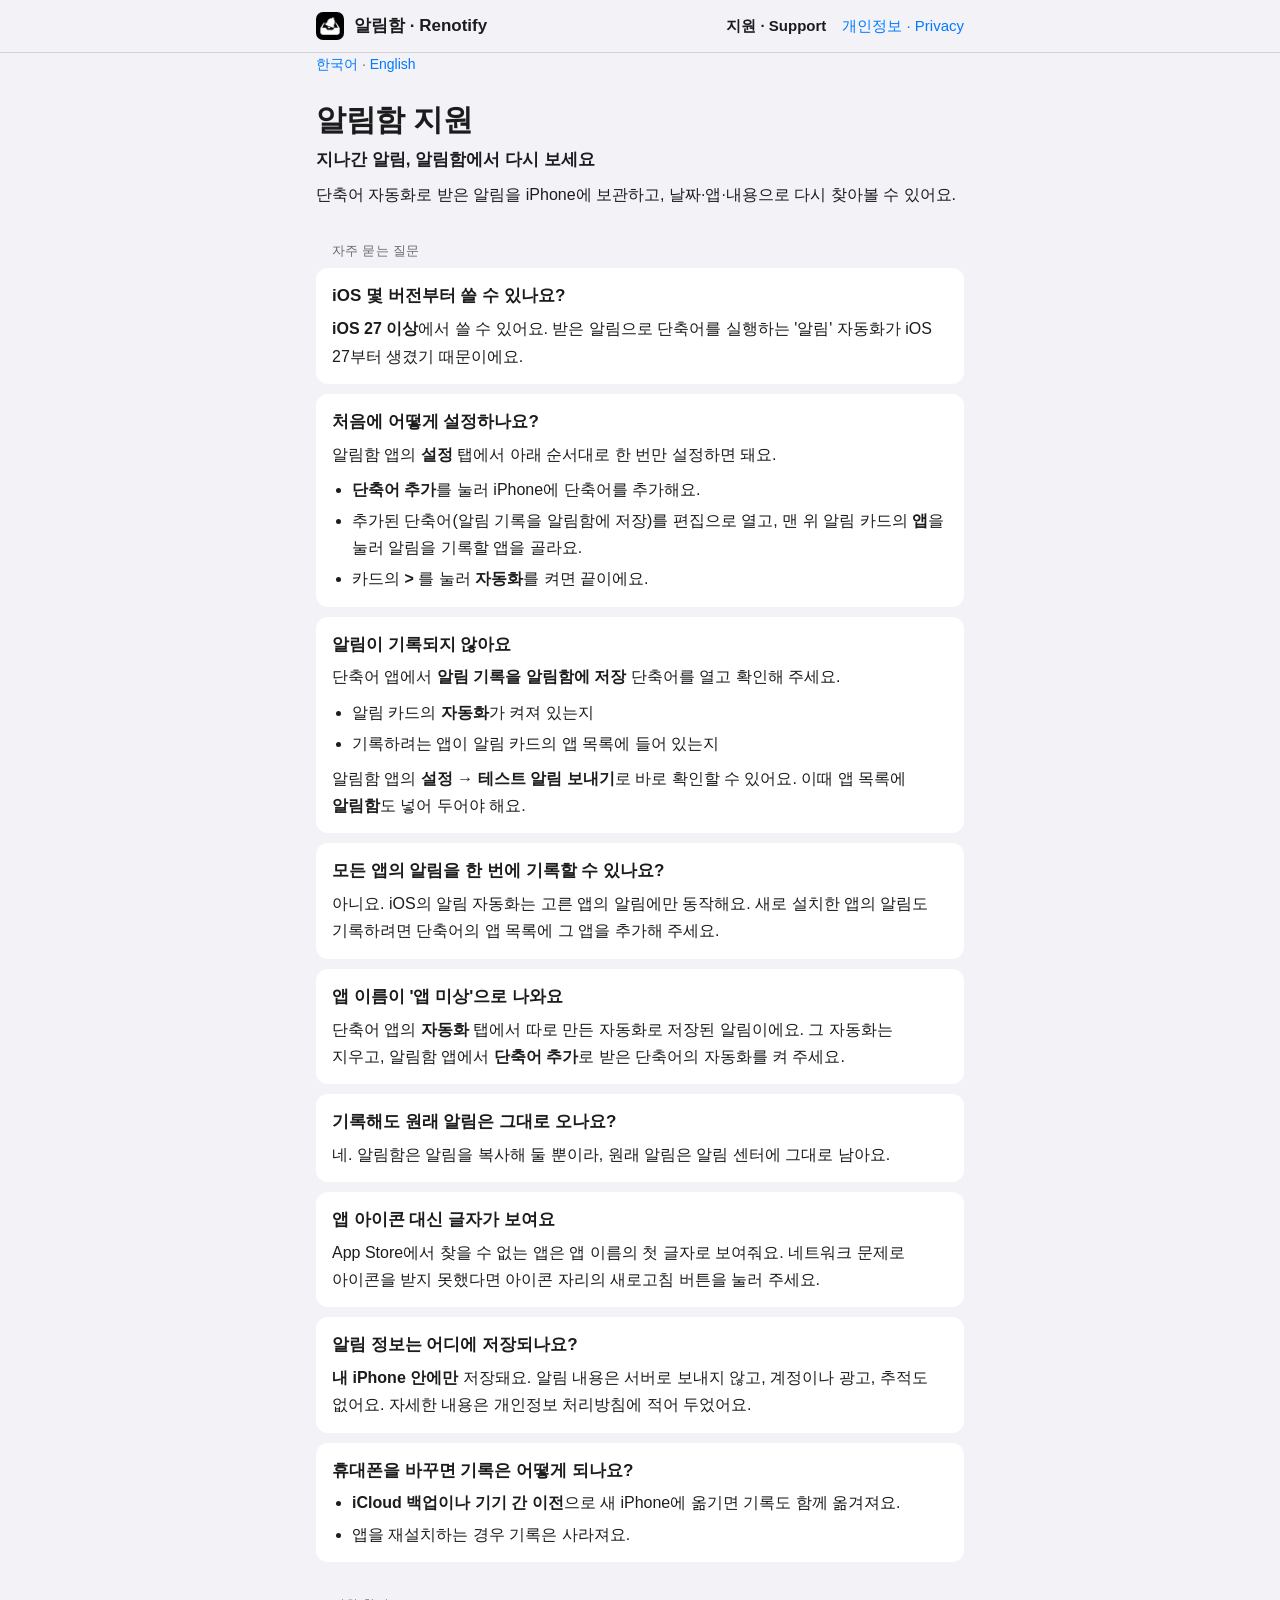
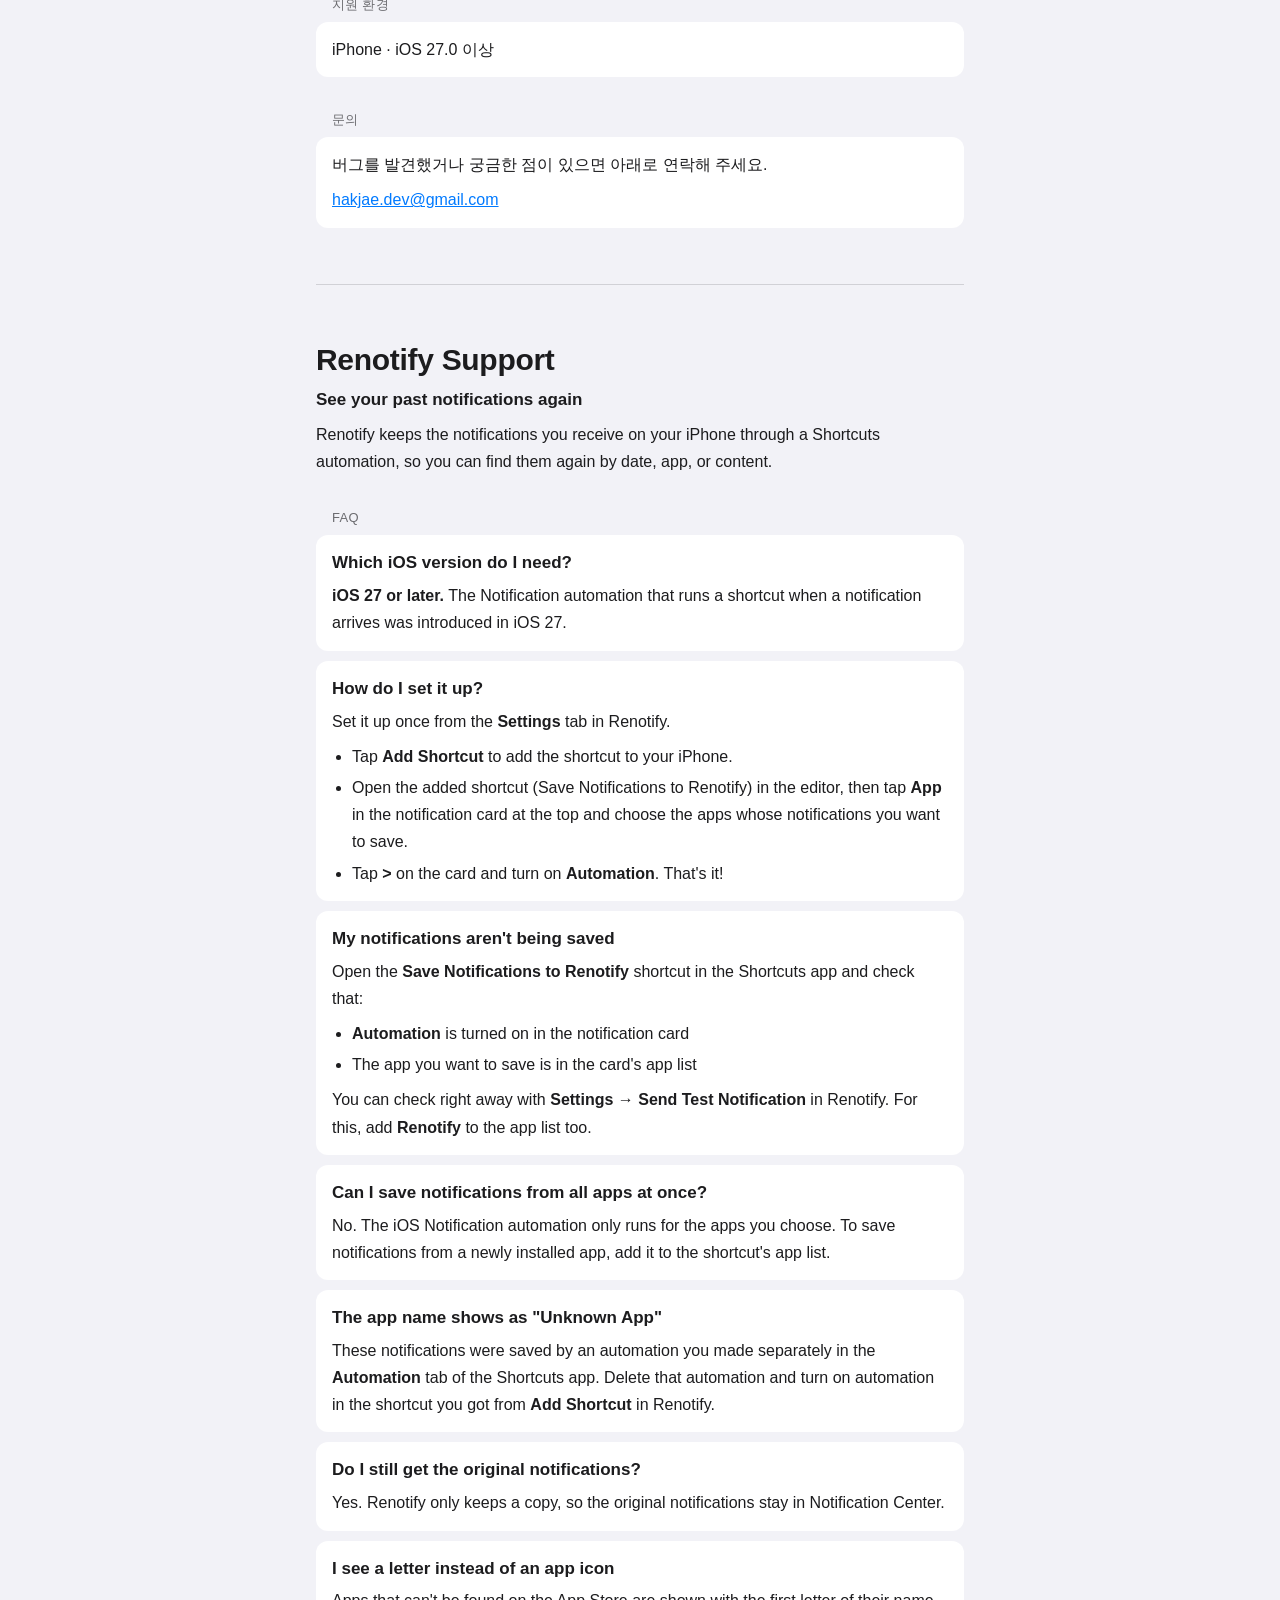
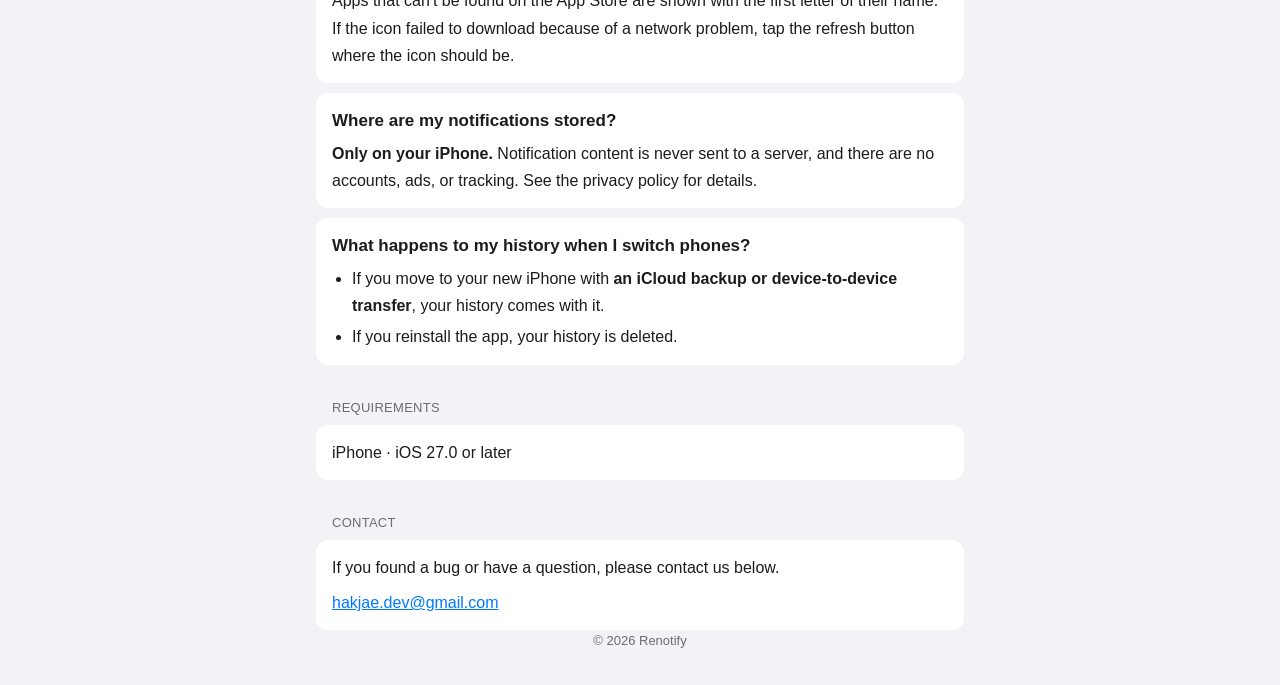
==== index.html @ 34ec193f "feat: add support and privacy policy pages" ====
<!doctype html>
<html lang="ko">
<head>
<meta charset="utf-8">
<meta name="viewport" content="width=device-width, initial-scale=1">
<title>알림함 지원 · Renotify Support</title>
<meta name="description" content="알림함 앱 사용 중 자주 묻는 질문과 문의처 · FAQ and contact for Renotify">
<link rel="icon" href="logo.png">
<link rel="apple-touch-icon" href="logo.png">
<link rel="stylesheet" href="style.css">
</head>
<body>
<header><div class="wrap">
<img src="logo.png" alt="">
<span class="name">알림함 · Renotify</span>
<nav><a href="index.html" aria-current="page">지원 · Support</a><a href="privacy.html">개인정보 · Privacy</a></nav>
</div></header>
<main class="wrap">
<p class="lang"><a href="#ko">한국어</a> · <a href="#en">English</a></p>
<h1 id="ko">알림함 지원</h1>
<p class="lead">지나간 알림, 알림함에서 다시 보세요</p>
<div class="intro"><p>단축어 자동화로 받은 알림을 iPhone에 보관하고, 날짜·앱·내용으로 다시 찾아볼 수 있어요.</p></div>
<h2>자주 묻는 질문</h2>
<div class="card"><h3>iOS 몇 버전부터 쓸 수 있나요?</h3><p><strong>iOS 27 이상</strong>에서 쓸 수 있어요. 받은 알림으로 단축어를 실행하는 '알림' 자동화가 iOS 27부터 생겼기 때문이에요.</p></div>
<div class="card"><h3>처음에 어떻게 설정하나요?</h3><p>알림함 앱의 <strong>설정</strong> 탭에서 아래 순서대로 한 번만 설정하면 돼요.</p>
<ul><li><strong>단축어 추가</strong>를 눌러 iPhone에 단축어를 추가해요.</li><li>추가된 단축어(알림 기록을 알림함에 저장)를 편집으로 열고, 맨 위 알림 카드의 <strong>앱</strong>을 눌러 알림을 기록할 앱을 골라요.</li><li>카드의 <strong>&gt;</strong> 를 눌러 <strong>자동화</strong>를 켜면 끝이에요.</li></ul></div>
<div class="card"><h3>알림이 기록되지 않아요</h3><p>단축어 앱에서 <strong>알림 기록을 알림함에 저장</strong> 단축어를 열고 확인해 주세요.</p>
<ul><li>알림 카드의 <strong>자동화</strong>가 켜져 있는지</li><li>기록하려는 앱이 알림 카드의 앱 목록에 들어 있는지</li></ul>
<p>알림함 앱의 <strong>설정 → 테스트 알림 보내기</strong>로 바로 확인할 수 있어요. 이때 앱 목록에 <strong>알림함</strong>도 넣어 두어야 해요.</p></div>
<div class="card"><h3>모든 앱의 알림을 한 번에 기록할 수 있나요?</h3><p>아니요. iOS의 알림 자동화는 고른 앱의 알림에만 동작해요. 새로 설치한 앱의 알림도 기록하려면 단축어의 앱 목록에 그 앱을 추가해 주세요.</p></div>
<div class="card"><h3>앱 이름이 '앱 미상'으로 나와요</h3><p>단축어 앱의 <strong>자동화</strong> 탭에서 따로 만든 자동화로 저장된 알림이에요. 그 자동화는 지우고, 알림함 앱에서 <strong>단축어 추가</strong>로 받은 단축어의 자동화를 켜 주세요.</p></div>
<div class="card"><h3>기록해도 원래 알림은 그대로 오나요?</h3><p>네. 알림함은 알림을 복사해 둘 뿐이라, 원래 알림은 알림 센터에 그대로 남아요.</p></div>
<div class="card"><h3>앱 아이콘 대신 글자가 보여요</h3><p>App Store에서 찾을 수 없는 앱은 앱 이름의 첫 글자로 보여줘요. 네트워크 문제로 아이콘을 받지 못했다면 아이콘 자리의 새로고침 버튼을 눌러 주세요.</p></div>
<div class="card"><h3>알림 정보는 어디에 저장되나요?</h3><p><strong>내 iPhone 안에만</strong> 저장돼요. 알림 내용은 서버로 보내지 않고, 계정이나 광고, 추적도 없어요. 자세한 내용은 개인정보 처리방침에 적어 두었어요.</p></div>
<div class="card"><h3>휴대폰을 바꾸면 기록은 어떻게 되나요?</h3><ul><li><strong>iCloud 백업이나 기기 간 이전</strong>으로 새 iPhone에 옮기면 기록도 함께 옮겨져요.</li><li>앱을 재설치하는 경우 기록은 사라져요.</li></ul></div>
<h2>지원 환경</h2>
<div class="card"><p>iPhone · iOS 27.0 이상</p></div>
<h2>문의</h2>
<div class="card"><p>버그를 발견했거나 궁금한 점이 있으면 아래로 연락해 주세요.</p>
<p><a href="mailto:hakjae.dev@gmail.com">hakjae.dev@gmail.com</a></p></div>
<hr>
<div lang="en">
<h1 id="en">Renotify Support</h1>
<p class="lead">See your past notifications again</p>
<div class="intro"><p>Renotify keeps the notifications you receive on your iPhone through a Shortcuts automation, so you can find them again by date, app, or content.</p></div>
<h2>FAQ</h2>
<div class="card"><h3>Which iOS version do I need?</h3><p><strong>iOS 27 or later.</strong> The Notification automation that runs a shortcut when a notification arrives was introduced in iOS 27.</p></div>
<div class="card"><h3>How do I set it up?</h3><p>Set it up once from the <strong>Settings</strong> tab in Renotify.</p>
<ul><li>Tap <strong>Add Shortcut</strong> to add the shortcut to your iPhone.</li><li>Open the added shortcut (Save Notifications to Renotify) in the editor, then tap <strong>App</strong> in the notification card at the top and choose the apps whose notifications you want to save.</li><li>Tap <strong>&gt;</strong> on the card and turn on <strong>Automation</strong>. That's it!</li></ul></div>
<div class="card"><h3>My notifications aren't being saved</h3><p>Open the <strong>Save Notifications to Renotify</strong> shortcut in the Shortcuts app and check that:</p>
<ul><li><strong>Automation</strong> is turned on in the notification card</li><li>The app you want to save is in the card's app list</li></ul>
<p>You can check right away with <strong>Settings → Send Test Notification</strong> in Renotify. For this, add <strong>Renotify</strong> to the app list too.</p></div>
<div class="card"><h3>Can I save notifications from all apps at once?</h3><p>No. The iOS Notification automation only runs for the apps you choose. To save notifications from a newly installed app, add it to the shortcut's app list.</p></div>
<div class="card"><h3>The app name shows as "Unknown App"</h3><p>These notifications were saved by an automation you made separately in the <strong>Automation</strong> tab of the Shortcuts app. Delete that automation and turn on automation in the shortcut you got from <strong>Add Shortcut</strong> in Renotify.</p></div>
<div class="card"><h3>Do I still get the original notifications?</h3><p>Yes. Renotify only keeps a copy, so the original notifications stay in Notification Center.</p></div>
<div class="card"><h3>I see a letter instead of an app icon</h3><p>Apps that can't be found on the App Store are shown with the first letter of their name. If the icon failed to download because of a network problem, tap the refresh button where the icon should be.</p></div>
<div class="card"><h3>Where are my notifications stored?</h3><p><strong>Only on your iPhone.</strong> Notification content is never sent to a server, and there are no accounts, ads, or tracking. See the privacy policy for details.</p></div>
<div class="card"><h3>What happens to my history when I switch phones?</h3><ul><li>If you move to your new iPhone with <strong>an iCloud backup or device-to-device transfer</strong>, your history comes with it.</li><li>If you reinstall the app, your history is deleted.</li></ul></div>
<h2>Requirements</h2>
<div class="card"><p>iPhone · iOS 27.0 or later</p></div>
<h2>Contact</h2>
<div class="card"><p>If you found a bug or have a question, please contact us below.</p>
<p><a href="mailto:hakjae.dev@gmail.com">hakjae.dev@gmail.com</a></p></div>
</div>
</main>
<footer>© 2026 Renotify</footer>
</body>
</html>
---- style.css ----
/* 알림함(Renotify) 지원 사이트. 앱처럼 애플 기본 앱 톤: 시스템 서체, 그룹 배경 위 흰 카드, 라이트/다크 자동 */

:root {
  color-scheme: light dark;
  --bg: #F2F2F7;
  --card: #FFFFFF;
  --text: #1C1C1E;
  --secondary: #6C6C70;
  --separator: #D1D1D6;
  --accent: #007AFF;
}
@media (prefers-color-scheme: dark) {
  :root {
    --bg: #000000;
    --card: #1C1C1E;
    --text: #F2F2F7;
    --secondary: #98989F;
    --separator: #38383A;
    --accent: #0A84FF;
  }
}

* { box-sizing: border-box; }

body {
  margin: 0;
  background: var(--bg);
  color: var(--text);
  font-family: -apple-system, BlinkMacSystemFont, "Apple SD Gothic Neo", "Pretendard", "Segoe UI", Roboto, sans-serif;
  font-size: 16px;
  line-height: 1.7;
  -webkit-text-size-adjust: 100%;
  word-break: keep-all;
  overflow-wrap: break-word;
}

.wrap { max-width: 680px; margin: 0 auto; padding: 0 16px; }

header {
  position: sticky; top: 0; z-index: 1;
  background: color-mix(in srgb, var(--bg) 85%, transparent);
  -webkit-backdrop-filter: blur(20px); backdrop-filter: blur(20px);
  border-bottom: 0.5px solid var(--separator);
}
header .wrap { display: flex; align-items: center; gap: 10px; min-height: 52px; }
header img { width: 28px; height: 28px; border-radius: 7px; }
header .name { font-weight: 600; font-size: 17px; }
header nav { margin-left: auto; display: flex; gap: 16px; font-size: 15px; }
header nav a { color: var(--accent); text-decoration: none; }
header nav a[aria-current="page"] { color: var(--text); font-weight: 600; }

main { padding: 28px 0 56px; }

.lang { font-size: 14px; color: var(--secondary); margin: 0 0 24px; }
.lang a { color: var(--accent); text-decoration: none; }

h1 { font-size: 30px; line-height: 1.25; margin: 0 0 8px; letter-spacing: -0.01em; }
h2 {
  font-size: 13px; font-weight: 400; text-transform: uppercase; letter-spacing: 0.02em;
  color: var(--secondary); margin: 32px 16px 6px;
}
h3 { font-size: 17px; margin: 0 0 4px; }

.lead { font-size: 17px; font-weight: 600; margin: 0 0 6px; }
.meta { color: var(--secondary); font-size: 14px; margin: 0 0 8px; }

section.card, .card {
  background: var(--card);
  border-radius: 12px;
  padding: 14px 16px;
}
.card + .card { margin-top: 10px; }
.card p { margin: 0; }
.card p + p, .card p + ul, .card ul + p { margin-top: 8px; }
.card ul { margin: 0; padding-left: 20px; }
.card li + li { margin-top: 4px; }

.intro p { margin: 0 0 4px; }

a { color: var(--accent); }

hr { border: 0; border-top: 0.5px solid var(--separator); margin: 56px 0; }

footer { color: var(--secondary); font-size: 13px; text-align: center; padding-bottom: 32px; }
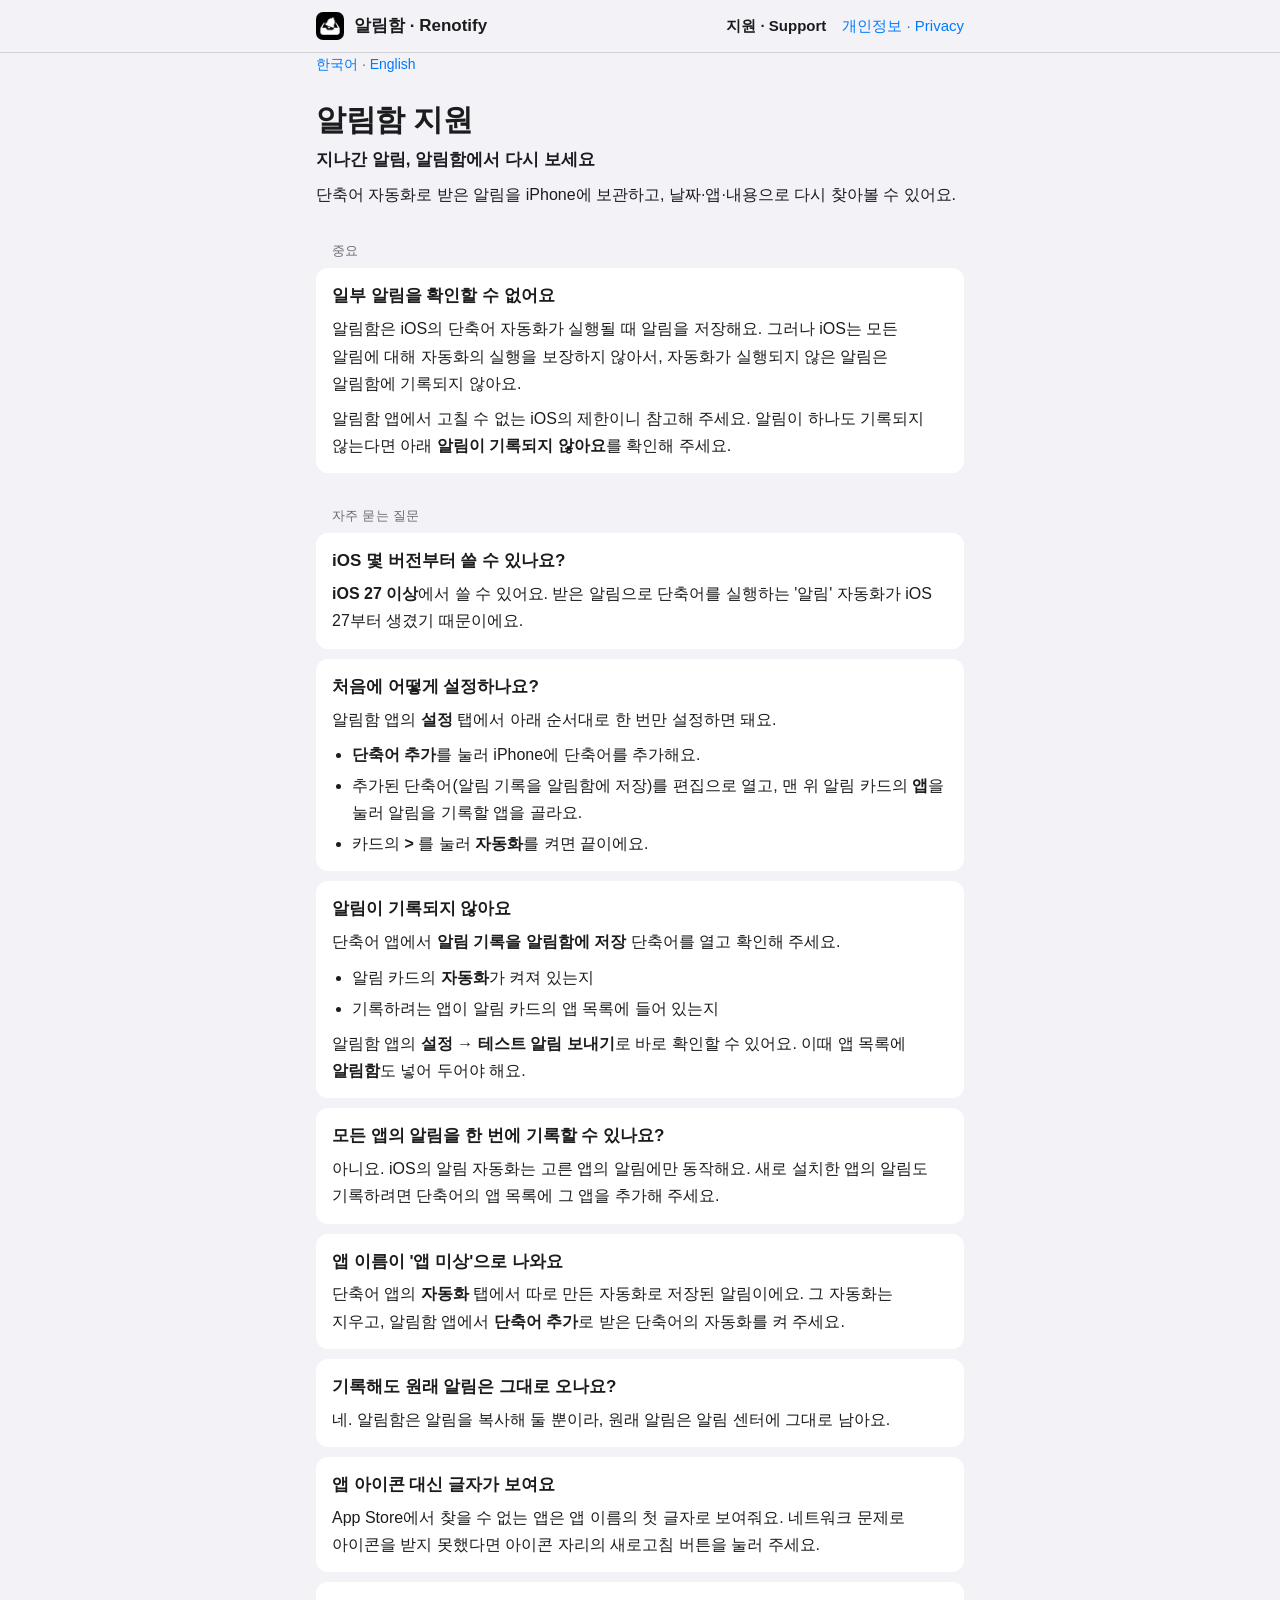
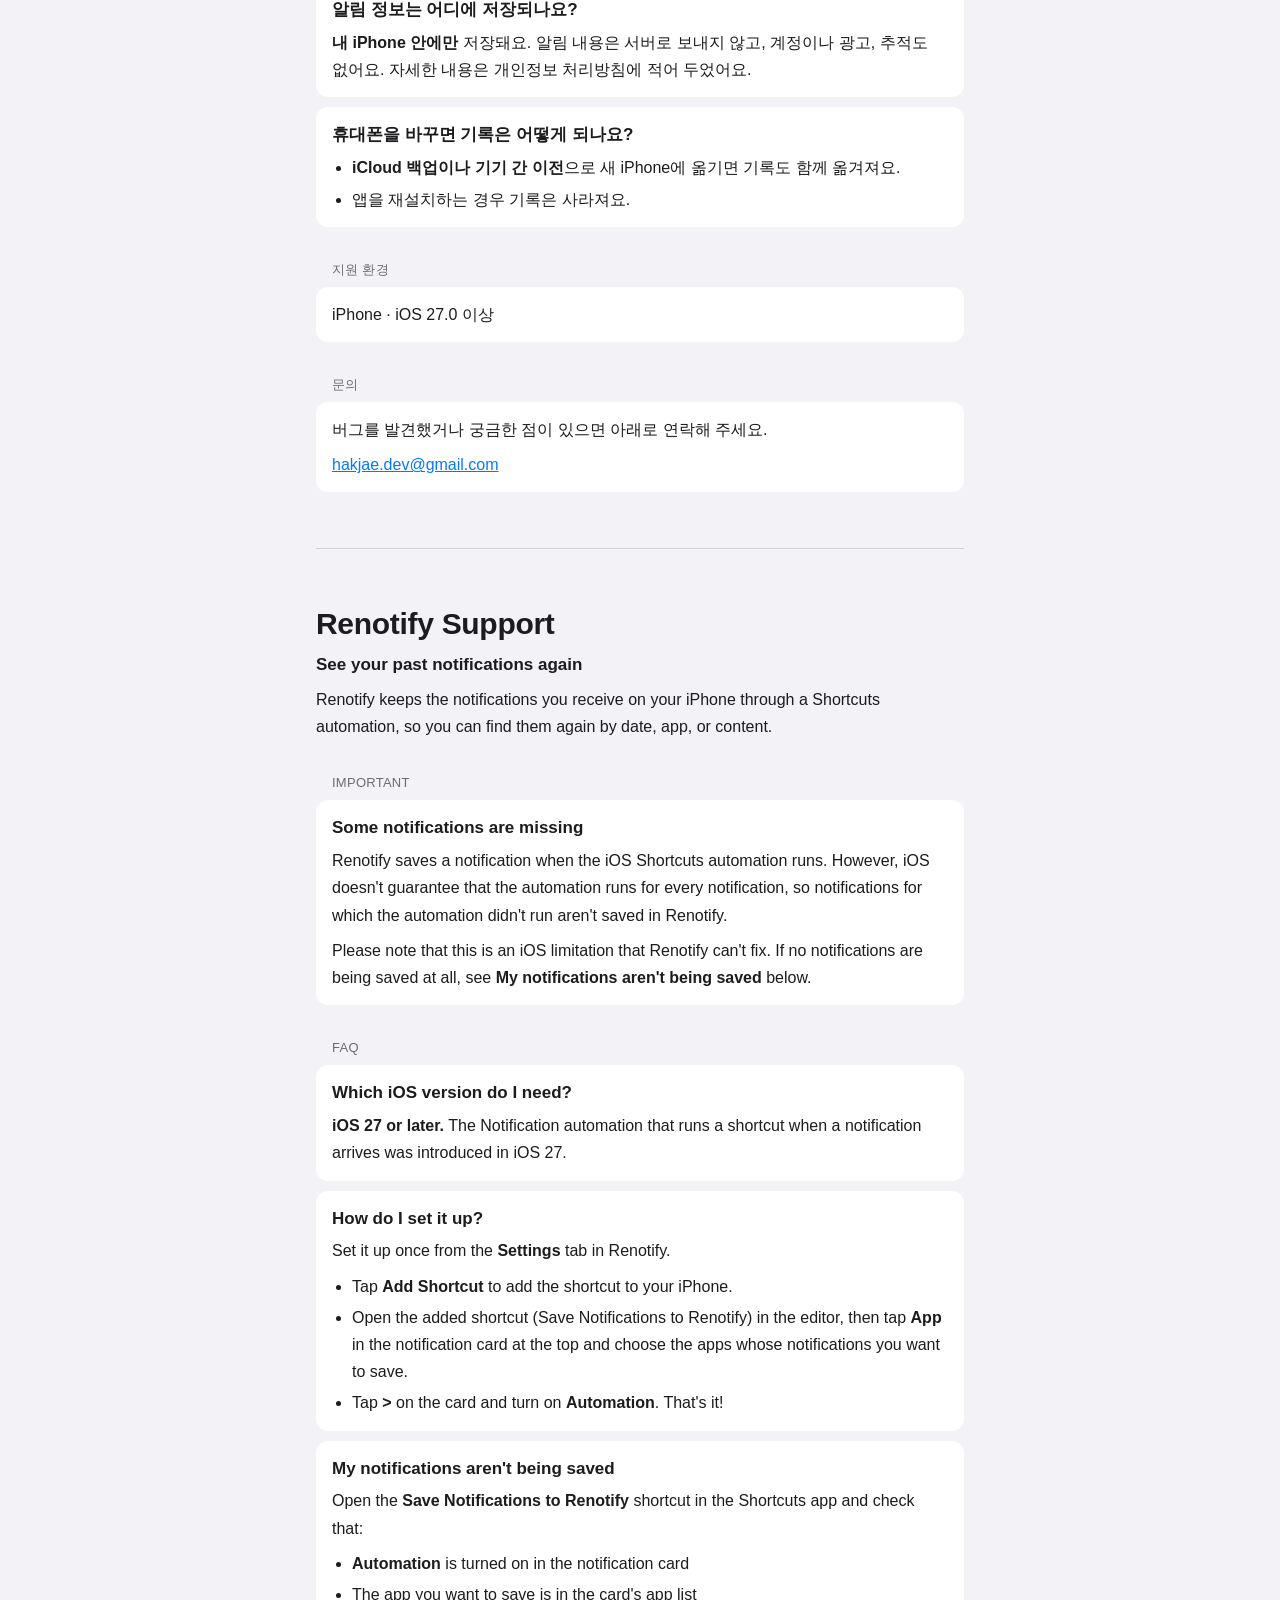
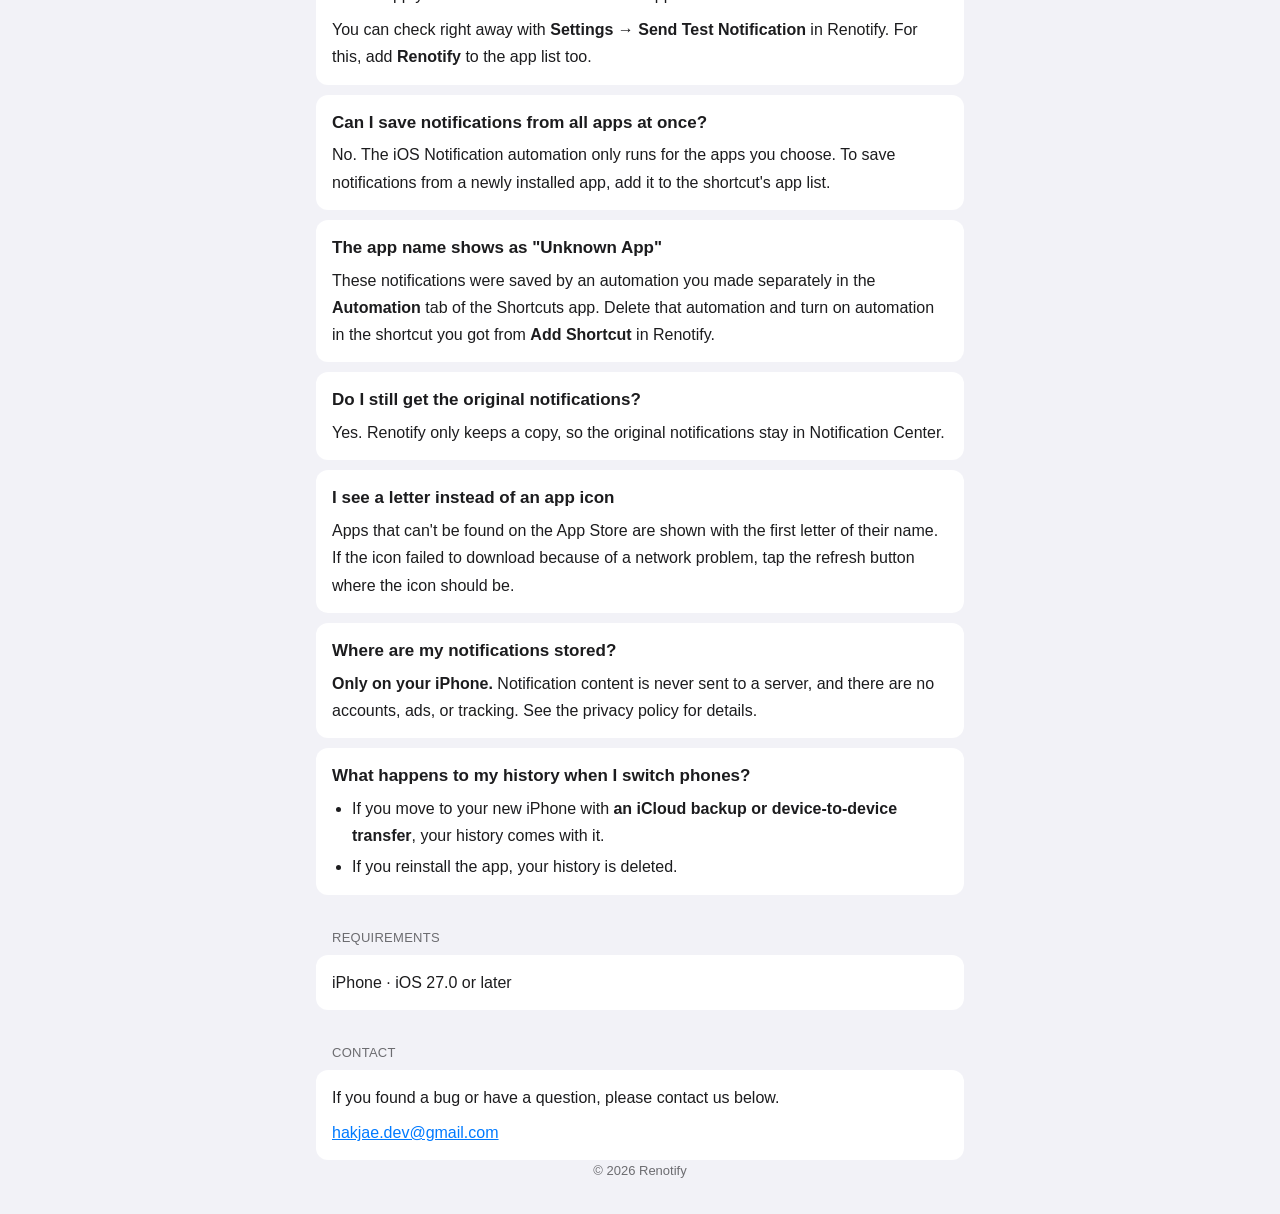
==== commit 1a577fee: "docs: add important notice about missed notifications" ====
--- a/index.html
+++ b/index.html
@@ -7,7 +7,7 @@
 <meta name="description" content="알림함 앱 사용 중 자주 묻는 질문과 문의처 · FAQ and contact for Renotify">
 <link rel="icon" href="logo.png">
 <link rel="apple-touch-icon" href="logo.png">
-<link rel="stylesheet" href="style.css">
+<link rel="stylesheet" href="style.css?v=3a243f04">
 </head>
 <body>
 <header><div class="wrap">
@@ -20,6 +20,9 @@
 <h1 id="ko">알림함 지원</h1>
 <p class="lead">지나간 알림, 알림함에서 다시 보세요</p>
 <div class="intro"><p>단축어 자동화로 받은 알림을 iPhone에 보관하고, 날짜·앱·내용으로 다시 찾아볼 수 있어요.</p></div>
+<h2>중요</h2>
+<div class="card"><h3>일부 알림을 확인할 수 없어요</h3><p>알림함은 iOS의 단축어 자동화가 실행될 때 알림을 저장해요. 그러나 iOS는 모든 알림에 대해 자동화의 실행을 보장하지 않아서, 자동화가 실행되지 않은 알림은 알림함에 기록되지 않아요.</p>
+<p>알림함 앱에서 고칠 수 없는 iOS의 제한이니 참고해 주세요. 알림이 하나도 기록되지 않는다면 아래 <strong>알림이 기록되지 않아요</strong>를 확인해 주세요.</p></div>
 <h2>자주 묻는 질문</h2>
 <div class="card"><h3>iOS 몇 버전부터 쓸 수 있나요?</h3><p><strong>iOS 27 이상</strong>에서 쓸 수 있어요. 받은 알림으로 단축어를 실행하는 '알림' 자동화가 iOS 27부터 생겼기 때문이에요.</p></div>
 <div class="card"><h3>처음에 어떻게 설정하나요?</h3><p>알림함 앱의 <strong>설정</strong> 탭에서 아래 순서대로 한 번만 설정하면 돼요.</p>
@@ -43,6 +46,9 @@
 <h1 id="en">Renotify Support</h1>
 <p class="lead">See your past notifications again</p>
 <div class="intro"><p>Renotify keeps the notifications you receive on your iPhone through a Shortcuts automation, so you can find them again by date, app, or content.</p></div>
+<h2>Important</h2>
+<div class="card"><h3>Some notifications are missing</h3><p>Renotify saves a notification when the iOS Shortcuts automation runs. However, iOS doesn't guarantee that the automation runs for every notification, so notifications for which the automation didn't run aren't saved in Renotify.</p>
+<p>Please note that this is an iOS limitation that Renotify can't fix. If no notifications are being saved at all, see <strong>My notifications aren't being saved</strong> below.</p></div>
 <h2>FAQ</h2>
 <div class="card"><h3>Which iOS version do I need?</h3><p><strong>iOS 27 or later.</strong> The Notification automation that runs a shortcut when a notification arrives was introduced in iOS 27.</p></div>
 <div class="card"><h3>How do I set it up?</h3><p>Set it up once from the <strong>Settings</strong> tab in Renotify.</p>
--- a/style.css
+++ b/style.css
@@ -82,3 +82,11 @@
 hr { border: 0; border-top: 0.5px solid var(--separator); margin: 56px 0; }
 
 footer { color: var(--secondary); font-size: 13px; text-align: center; padding-bottom: 32px; }
+
+/* 좁은 화면: 헤더 항목이 줄바꿈되지 않게 하고, 앵커(#ko, #en)로 이동한 제목이 고정 헤더에 가리지 않게 한다 */
+header .name, header nav a { white-space: nowrap; }
+[id] { scroll-margin-top: 68px; }
+@media (max-width: 480px) {
+  header .name { display: none; }
+  header nav { gap: 14px; font-size: 14px; }
+}
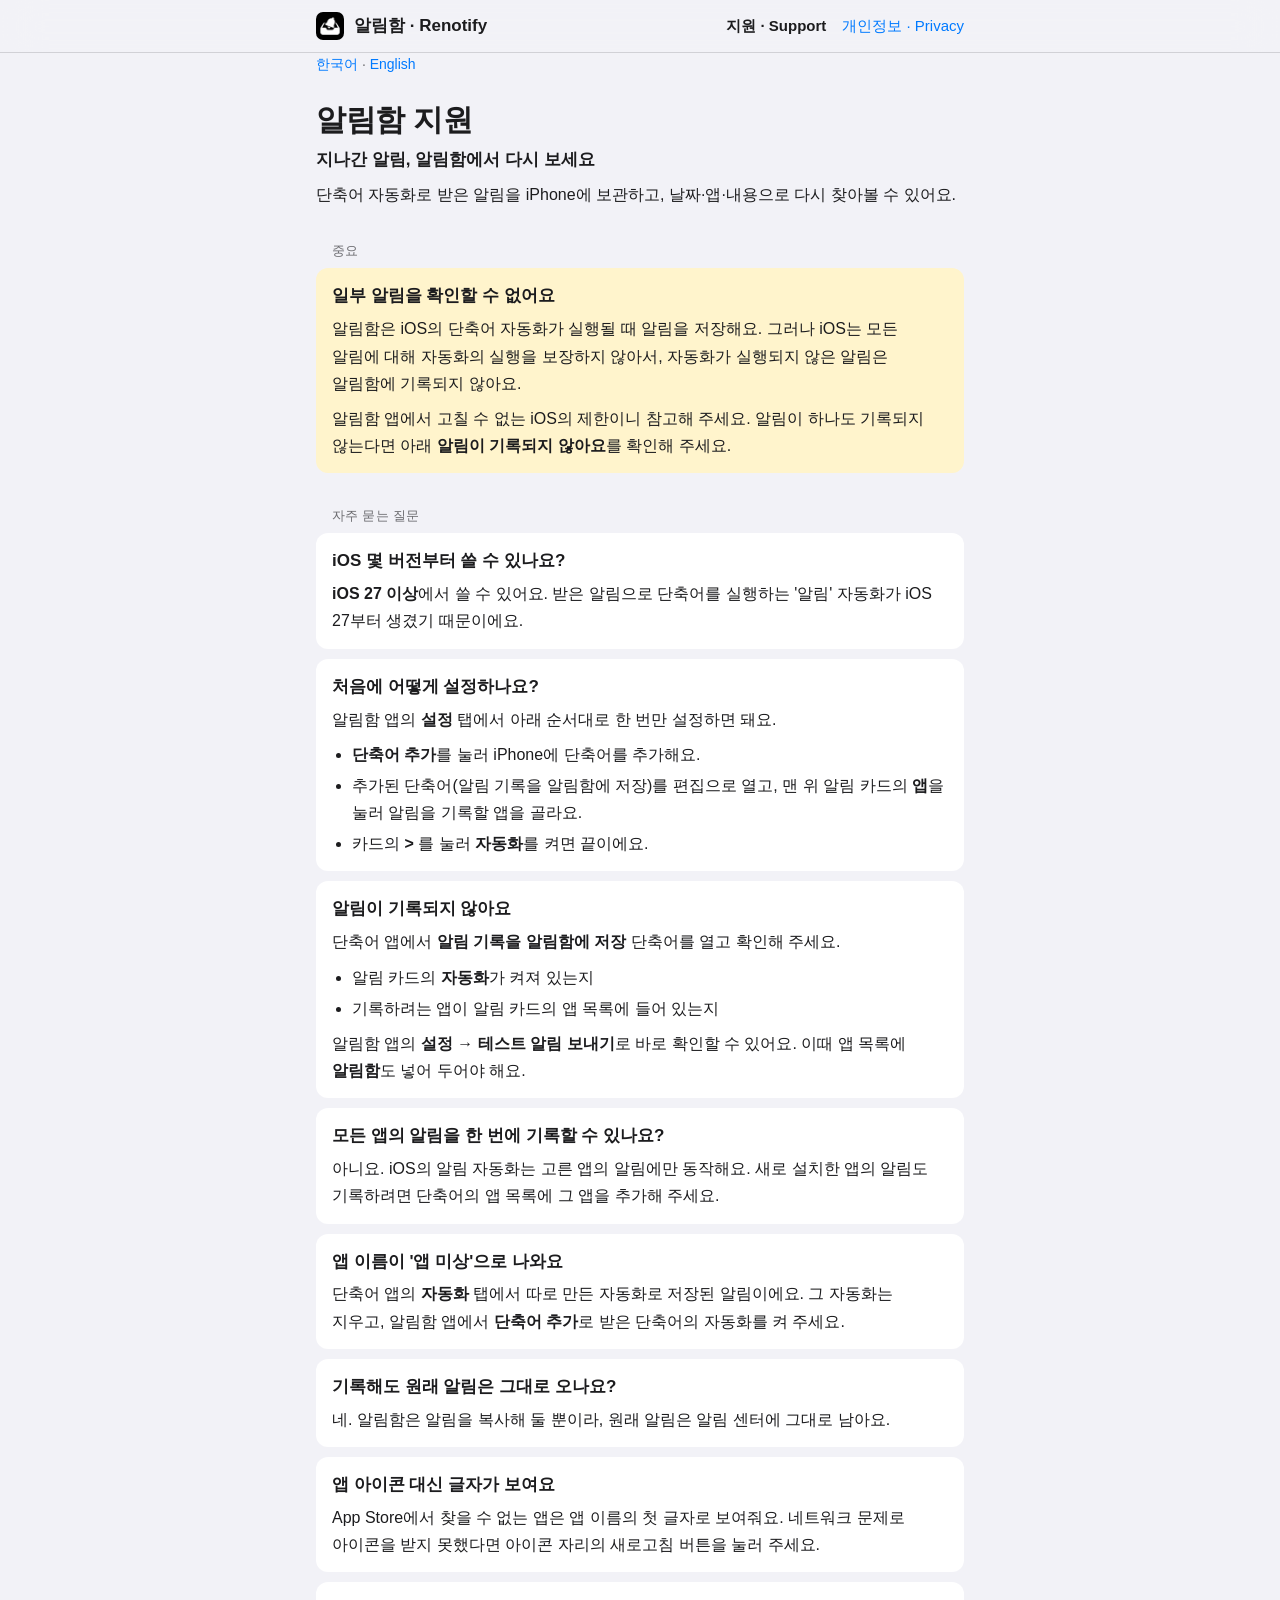
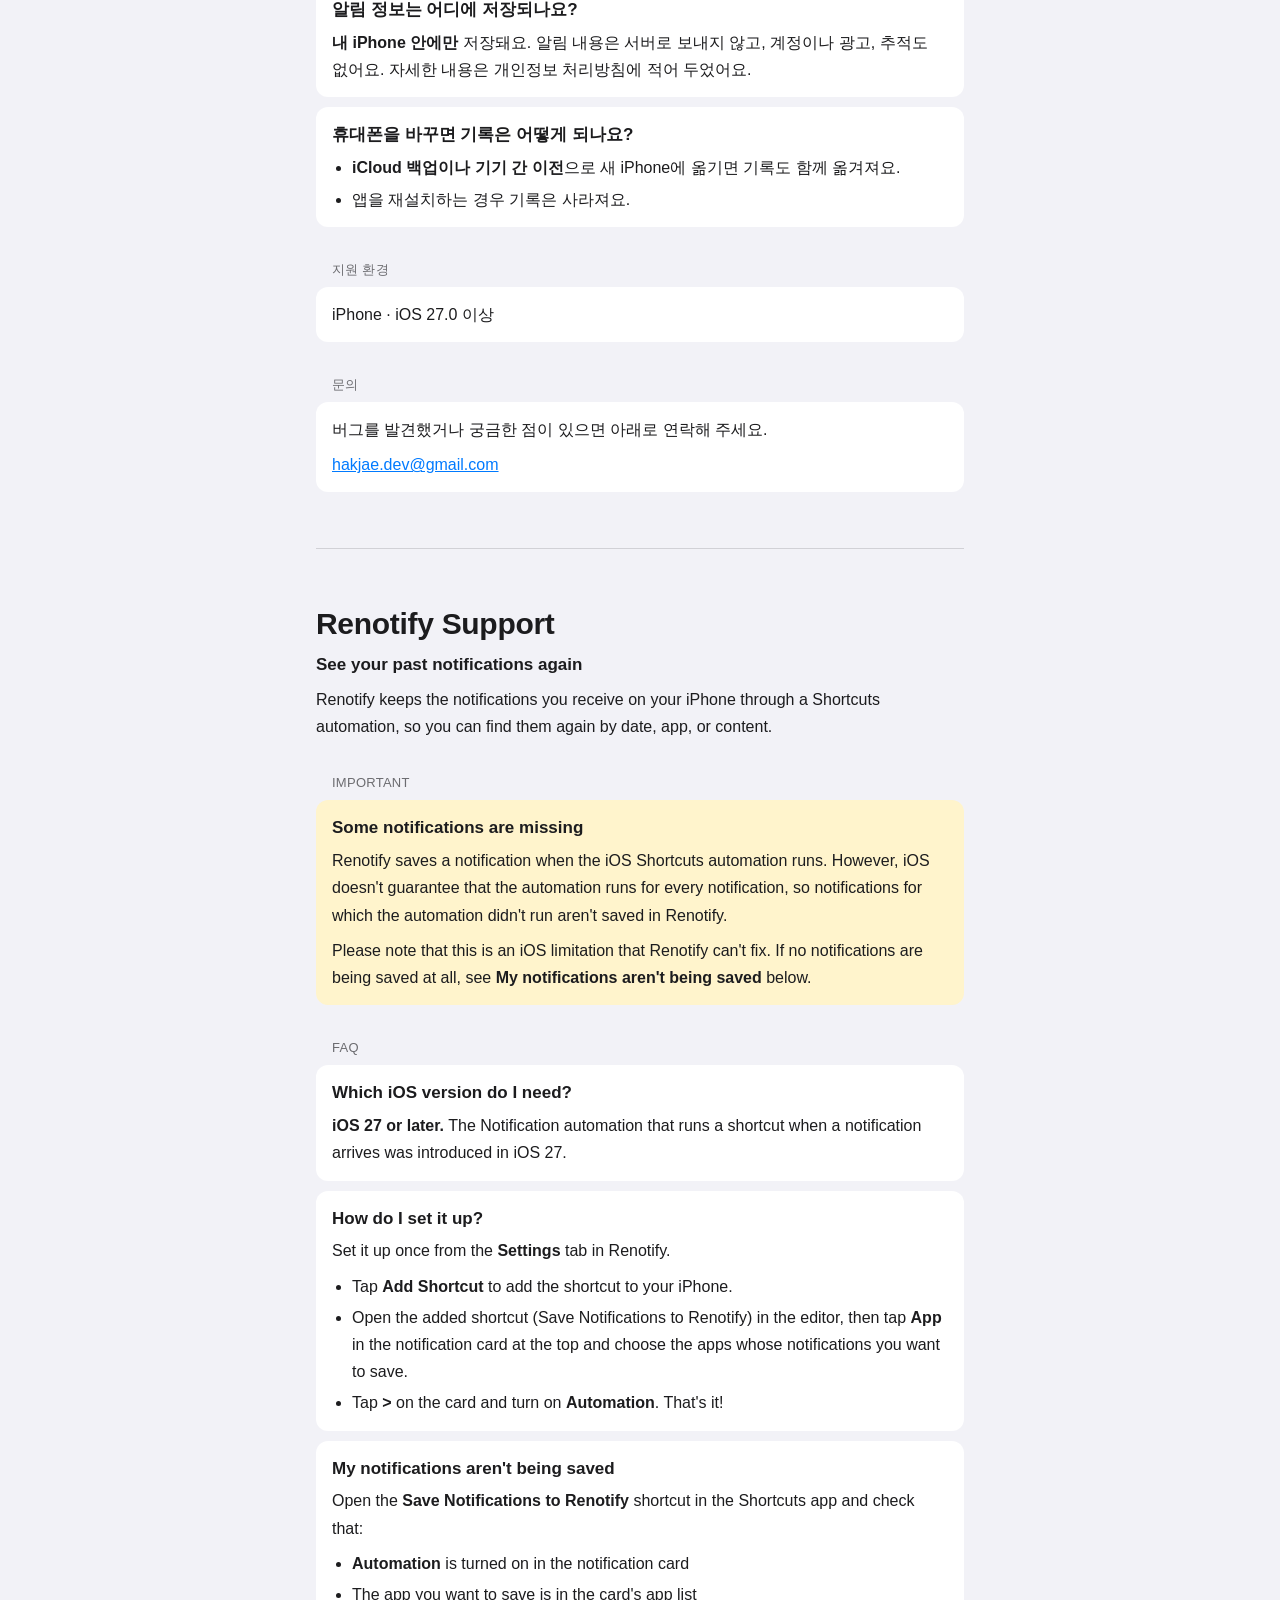
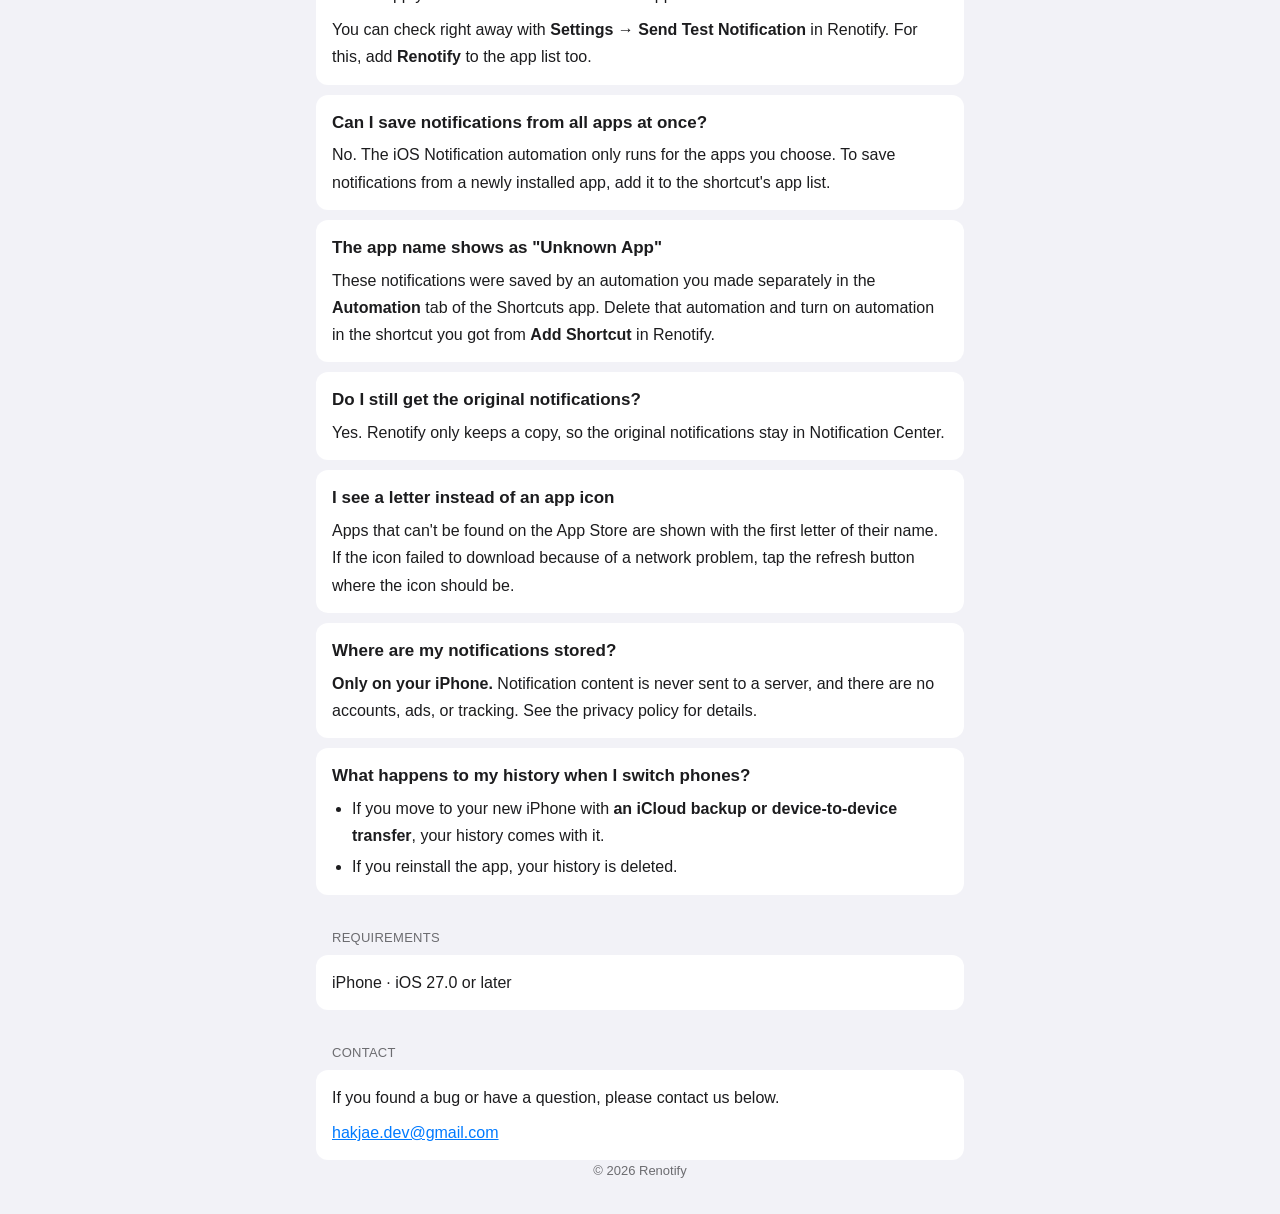
==== commit 0558eeb9: "style: highlight important notice card" ====
--- a/index.html
+++ b/index.html
@@ -7,7 +7,7 @@
 <meta name="description" content="알림함 앱 사용 중 자주 묻는 질문과 문의처 · FAQ and contact for Renotify">
 <link rel="icon" href="logo.png">
 <link rel="apple-touch-icon" href="logo.png">
-<link rel="stylesheet" href="style.css?v=3a243f04">
+<link rel="stylesheet" href="style.css?v=98f18f9c">
 </head>
 <body>
 <header><div class="wrap">
@@ -21,7 +21,7 @@
 <p class="lead">지나간 알림, 알림함에서 다시 보세요</p>
 <div class="intro"><p>단축어 자동화로 받은 알림을 iPhone에 보관하고, 날짜·앱·내용으로 다시 찾아볼 수 있어요.</p></div>
 <h2>중요</h2>
-<div class="card"><h3>일부 알림을 확인할 수 없어요</h3><p>알림함은 iOS의 단축어 자동화가 실행될 때 알림을 저장해요. 그러나 iOS는 모든 알림에 대해 자동화의 실행을 보장하지 않아서, 자동화가 실행되지 않은 알림은 알림함에 기록되지 않아요.</p>
+<div class="card notice"><h3>일부 알림을 확인할 수 없어요</h3><p>알림함은 iOS의 단축어 자동화가 실행될 때 알림을 저장해요. 그러나 iOS는 모든 알림에 대해 자동화의 실행을 보장하지 않아서, 자동화가 실행되지 않은 알림은 알림함에 기록되지 않아요.</p>
 <p>알림함 앱에서 고칠 수 없는 iOS의 제한이니 참고해 주세요. 알림이 하나도 기록되지 않는다면 아래 <strong>알림이 기록되지 않아요</strong>를 확인해 주세요.</p></div>
 <h2>자주 묻는 질문</h2>
 <div class="card"><h3>iOS 몇 버전부터 쓸 수 있나요?</h3><p><strong>iOS 27 이상</strong>에서 쓸 수 있어요. 받은 알림으로 단축어를 실행하는 '알림' 자동화가 iOS 27부터 생겼기 때문이에요.</p></div>
@@ -47,7 +47,7 @@
 <p class="lead">See your past notifications again</p>
 <div class="intro"><p>Renotify keeps the notifications you receive on your iPhone through a Shortcuts automation, so you can find them again by date, app, or content.</p></div>
 <h2>Important</h2>
-<div class="card"><h3>Some notifications are missing</h3><p>Renotify saves a notification when the iOS Shortcuts automation runs. However, iOS doesn't guarantee that the automation runs for every notification, so notifications for which the automation didn't run aren't saved in Renotify.</p>
+<div class="card notice"><h3>Some notifications are missing</h3><p>Renotify saves a notification when the iOS Shortcuts automation runs. However, iOS doesn't guarantee that the automation runs for every notification, so notifications for which the automation didn't run aren't saved in Renotify.</p>
 <p>Please note that this is an iOS limitation that Renotify can't fix. If no notifications are being saved at all, see <strong>My notifications aren't being saved</strong> below.</p></div>
 <h2>FAQ</h2>
 <div class="card"><h3>Which iOS version do I need?</h3><p><strong>iOS 27 or later.</strong> The Notification automation that runs a shortcut when a notification arrives was introduced in iOS 27.</p></div>
--- a/style.css
+++ b/style.css
@@ -8,6 +8,7 @@
   --secondary: #6C6C70;
   --separator: #D1D1D6;
   --accent: #007AFF;
+  --notice: #FFF4CC;
 }
 @media (prefers-color-scheme: dark) {
   :root {
@@ -17,6 +18,7 @@
     --secondary: #98989F;
     --separator: #38383A;
     --accent: #0A84FF;
+    --notice: #3A3214;
   }
 }
 
@@ -70,6 +72,7 @@
   padding: 14px 16px;
 }
 .card + .card { margin-top: 10px; }
+.card.notice { background: var(--notice); }
 .card p { margin: 0; }
 .card p + p, .card p + ul, .card ul + p { margin-top: 8px; }
 .card ul { margin: 0; padding-left: 20px; }
